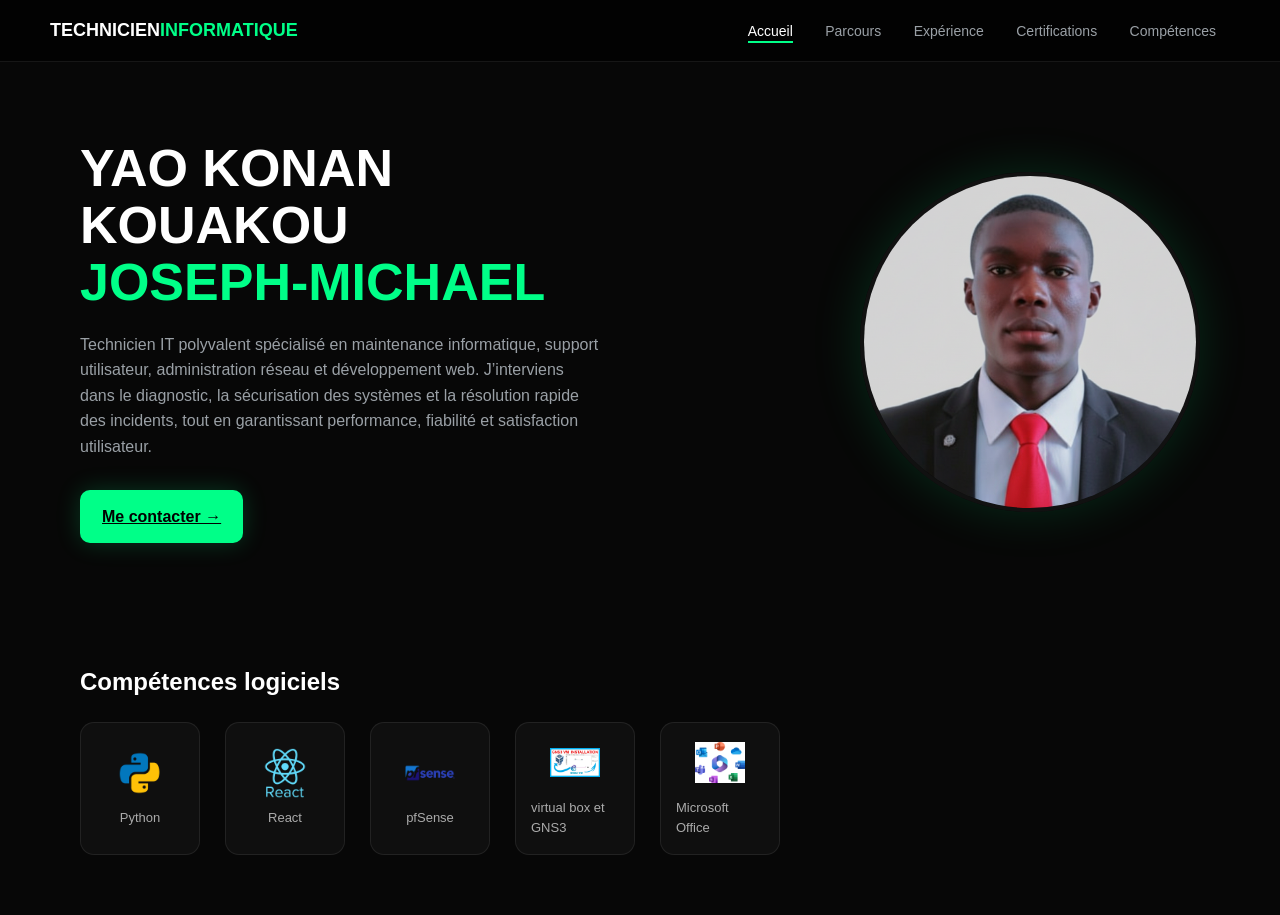
==== index.html @ e9244a06 "responsive" ====
<!DOCTYPE html>
<html lang="fr">
<head>
  <!-- META ESSENTIEL -->
  <meta charset="UTF-8">
  <meta name="viewport" content="width=device-width, initial-scale=1.0">
  
  <!-- LIEN CORRIGÉ POUR LES ICÔNES -->
  <link rel="stylesheet" href="https://cdnjs.cloudflare.com/ajax/libs/font-awesome/6.5.0/css/all.min.css">

  <!-- SEO -->
  <meta name="description" content="Portfolio professionnel de Joseph-Michael YAO, technicien informatique spécialisé en maintenance, réseaux, développement web et vidéosurveillance.">
  <meta name="keywords" content="technicien informatique, réseau, maintenance, vidéosurveillance, développeur web, Côte d'Ivoire">
  <meta name="author" content="YAO KONAN KOUAKOU JOSEPH-MICHAEL">

  <!-- OPEN GRAPH (pour partage WhatsApp / Facebook) -->
  <meta property="og:title" content="Joseph-Michael YAO | Technicien Informatique">
  <meta property="og:description" content="Technicien IT polyvalent spécialisé en maintenance, réseau et développement web.">
  <meta property="og:image" content="profile.jpg">
  <meta property="og:type" content="website">

  <title>Joseph-Michael YAO | Technicien Informatique</title>

  <!-- CSS -->
  <link rel="stylesheet" href="style.css">

  <!-- FAVICON -->
  <link rel="icon" href="favicon.ico" type="image/x-icon">
</head>

<body>

  <!-- ================= NAVBAR ================= -->
  <header class="navbar">
    
    <!-- LOGO -->
    <div class="logo" aria-label="Logo du site">
      TECHNICIEN<span>INFORMATIQUE</span>
    </div>

    <!-- NAVIGATION -->
<nav id="menu" class="nav-menu" aria-label="Navigation principale">
  <a href="index.html" class="active">Accueil</a>
  <a href="parcours.html">Parcours</a>
  <a href="experience.html">Expérience</a>
  <a href="certification.html">Certifications</a>
  <a href="competence.html">Compétences</a>

  <!-- 🔽 AJOUT RÉSEAUX DANS MENU MOBILE -->
  <div class="mobile-socials">
    <a href="https://linkedin.com" target="_blank">
      <i class="fab fa-linkedin-in"></i>
    </a>
    <a href="https://facebook.com/joseph.michael" target="_blank">
      <i class="fab fa-facebook-f"></i>
    </a>
    <a href="https://wa.me/2250545827545" target="_blank">
      <i class="fab fa-whatsapp"></i>
    </a>
    <a href="#">
      <i class="fab fa-behance"></i>
    </a>
    <a href="#">
      <i class="fab fa-x-twitter"></i>
    </a>
  </div>
</nav>

    <!-- MENU MOBILE -->
    <button class="burger" aria-label="Ouvrir le menu mobile" onclick="toggleMenu()">
      ☰
    </button>

  </header>

  <!-- ================= CONTENU PRINCIPAL ================= -->
  <main>

    <!-- HERO SECTION -->
    <section class="hero">

      <!-- TEXTE -->
      <div class="hero-text">
        <h1>
          YAO KONAN KOUAKOU <br>
          <span>JOSEPH-MICHAEL</span>
        </h1>

        <p>
          Technicien IT polyvalent spécialisé en maintenance informatique, support utilisateur,
          administration réseau et développement web.  
          J’interviens dans le diagnostic, la sécurisation des systèmes et la résolution rapide
          des incidents, tout en garantissant performance, fiabilité et satisfaction utilisateur.
        </p>

        <a href="https://wa.me/2250545827545" class="btn" aria-label="Contacter Joseph-Michael">
          Me contacter →
        </a>
      </div>

      <!-- IMAGE -->
      <div class="hero-img">
        <div class="circle">
          <img 
            src="profile.jpg" 
            alt="Photo de Joseph-Michael YAO, technicien informatique"
            loading="lazy"
          >
        </div>
      </div>

    </section>

    <!-- ================= COMPÉTENCES LOGICIEL ================= -->
    <section class="worked" aria-labelledby="competences-logiciel">
      
      <h2 id="competences-logiciel">Compétences logiciels</h2>

        <div class="logos">

          <div class="logo-item">
            <img src="python.png" alt="Python">
            <span>Python</span>
          </div>

          <div class="logo-item">
            <img src="react_logo.webp" alt="React logo">
            <span>React</span>
          </div>

          <div class="logo-item">
            <img src="pfsense-logo.webp" alt="pfSense logo">
            <span>pfSense</span>
          </div>

          <div class="logo-item">
            <img src="maxresdefault.jpg" alt="virtual box et GNS3 logo">
            <span>virtual box et GNS3</span>
          </div>

          <div class="logo-item">
            <img src="office.webp" alt="Microsoft Office">
            <span>Microsoft Office</span>
          </div>

        </div>
    </section>

  </main>

  <!-- JS -->
  <script src="script.js" defer></script>

</body>
</html>
---- style.css ----
/* =========================
   RESET & BASE
========================= */
*{
  margin:0;
  padding:0;
  box-sizing:border-box;
  font-family:Arial, sans-serif;
}

:root{
  --bg:#070707;
  --card:#0f0f0f;
  --text:#ffffff;
  --muted:#9aa0a6;
  --primary:#00ff88;
  --border:rgba(255,255,255,0.08);
}

body{
  background:var(--bg);
  color:var(--text);
  line-height:1.6;
}

/* =========================
   NAVBAR
========================= */
.navbar{
  position:fixed;
  top:0;
  width:100%;
  display:flex;
  justify-content:space-between;
  align-items:center;
  padding:16px 50px;
  background:rgba(0,0,0,0.6);
  backdrop-filter: blur(14px);
  z-index:1000;
  border-bottom:1px solid var(--border);
}

.logo{
  font-weight:700;
  font-size:18px;
}

.logo span{
  color:var(--primary);
}

nav a{
  margin:0 14px;
  text-decoration:none;
  color:var(--muted);
  font-size:14px;
  transition:0.3s;
  position:relative;
}

nav a:hover,
nav a.active{
  color:var(--text);
}

nav a::after{
  content:"";
  position:absolute;
  left:0;
  bottom:-4px;
  width:0%;
  height:2px;
  background:var(--primary);
  transition:0.3s;
}

nav a:hover::after,
nav a.active::after{
  width:100%;
}

/* =========================
   SOCIALS
========================= */
.socials{
  display:flex;
  gap:15px;
}

.socials a{
  text-decoration:none;
  color:var(--muted);
  font-size:20px;
  transition:0.3s;
}

.socials a:hover{
  color:var(--primary);
}

/* =========================
   BURGER
========================= */
.burger{
  display:none;
  font-size:26px;
  cursor:pointer;
  color:white;
  background:none;
  border:none;
}

/* =========================
   HERO
========================= */
.hero{
  display:flex;
  justify-content:space-between;
  align-items:center;
  padding:140px 80px 60px;
  gap:40px;
}

.hero-text{
  max-width:520px;
}

.hero-text h1{
  font-size:52px;
  line-height:1.1;
}

.hero-text h1 span{
  color:var(--primary);
}

.hero-text p{
  margin-top:20px;
  color:var(--muted);
}

/* BUTTON */
.btn{
  margin-top:30px;
  padding:14px 22px;
  border:none;
  background:var(--primary);
  color:black;
  font-weight:bold;
  cursor:pointer;
  border-radius:10px;
  transition:0.3s;
  display:inline-block;
  box-shadow:0 0 25px rgba(0,255,136,0.2);
}

.btn:hover{
  transform:translateY(-3px);
}

/* IMAGE */
.hero-img .circle{
  width:340px;
  height:340px;
  border-radius:50%;
  overflow:hidden;
  border:4px solid #111;
  box-shadow:0 0 50px rgba(0,255,136,0.15);
}

.hero-img img{
  width:100%;
  height:100%;
  object-fit:cover;
}

/* =========================
   SECTIONS
========================= */
section{
  padding:60px 80px;
}

h1,h2,h3{
  margin-bottom:10px;
}

.subtitle{
  color:var(--muted);
  margin-bottom:30px;
}

/* =========================
   CARDS
========================= */
.skill-card,
.experience-card,
.certification-card{
  background:var(--card);
  border:1px solid var(--border);
  border-radius:16px;
  padding:20px;
  margin-bottom:20px;
  transition:0.3s;
}

.skill-card:hover,
.experience-card:hover,
.certification-card:hover{
  transform:translateY(-5px);
  border-color:rgba(0,255,136,0.3);
}

/* SKILL BAR */
.skill-level{
  background:#1a1a1a;
  height:6px;
  border-radius:10px;
  margin-top:10px;
  overflow:hidden;
}

.level-bar{
  height:100%;
  background:var(--primary);
}

/* TAGS */
.skill-badge,
.skill-tag,
.cert-skill{
  display:inline-block;
  padding:5px 10px;
  margin:5px 5px 0 0;
  background:#1a1a1a;
  border-radius:8px;
  font-size:12px;
  color:var(--muted);
}

/* =========================
   LOGOS
========================= */
.logos{
  display:flex;
  flex-wrap:wrap;
  gap:25px;
  margin-top:20px;
}

.logo-item{
  background:#0f0f0f;
  border:1px solid var(--border);
  padding:15px;
  border-radius:14px;
  width:120px;
  display:flex;
  flex-direction:column;
  align-items:center;
  justify-content:center;
  transition:0.3s;
}

.logo-item:hover{
  transform:translateY(-5px);
  border-color:var(--primary);
}

.logo-item img{
  width:50px;
  height:50px;
  object-fit:contain;
  margin-bottom:10px;
}

.logo-item span{
  font-size:13px;
  color:#aaa;
}

/* =========================
   BUTTONS
========================= */
.btn-primary,
.btn-secondary,
.btn-cv{
  padding:12px 18px;
  border-radius:10px;
  text-decoration:none;
  display:inline-block;
  margin:10px 5px 0 0;
  transition:0.3s;
}

.btn-primary{
  background:var(--primary);
  color:black;
}

.btn-secondary{
  background:#1a1a1a;
  color:white;
}

.btn-primary:hover,
.btn-secondary:hover,
.btn-cv:hover{
  transform:translateY(-3px);
}

/* =========================
   MOBILE (UNIFIÉ)
========================= */
@media (max-width: 768px){

  .navbar{
    padding:14px 20px;
  }

  .hero{
    flex-direction:column;
    text-align:center;
    padding:120px 20px 40px;
  }

  .hero-text h1{
    font-size:38px;
  }

  section{
    padding:40px 20px;
  }

  /* NAV MENU */
  .nav-menu{
    display:none;
    position:absolute;
    top:65px;
    left:0;
    width:100%;
    background:#000;
    flex-direction:column;
    padding:20px;
    z-index:1001;
  }

  .nav-menu.active{
    display:flex;
  }

  .nav-menu a{
    padding:12px 0;
    font-size:16px;
  }

  /* BURGER */
  .burger{
    display:block;
    z-index:1002;
  }

  /* CACHER SOCIALS TOP */
  .socials{
    display:none;
  }

  /* SOCIALS MOBILE */
  .mobile-socials{
    display:flex;
    justify-content:center;
    gap:20px;
    margin-top:20px;
    padding-top:15px;
    border-top:1px solid var(--border);
  }

  .mobile-socials a{
    font-size:22px;
    color:white;
    transition:0.3s;
  }

  .mobile-socials a:hover{
    color:var(--primary);
    transform:scale(1.2);
  }

}

/* PAR DÉFAUT */
.mobile-socials{
  display:none;
}
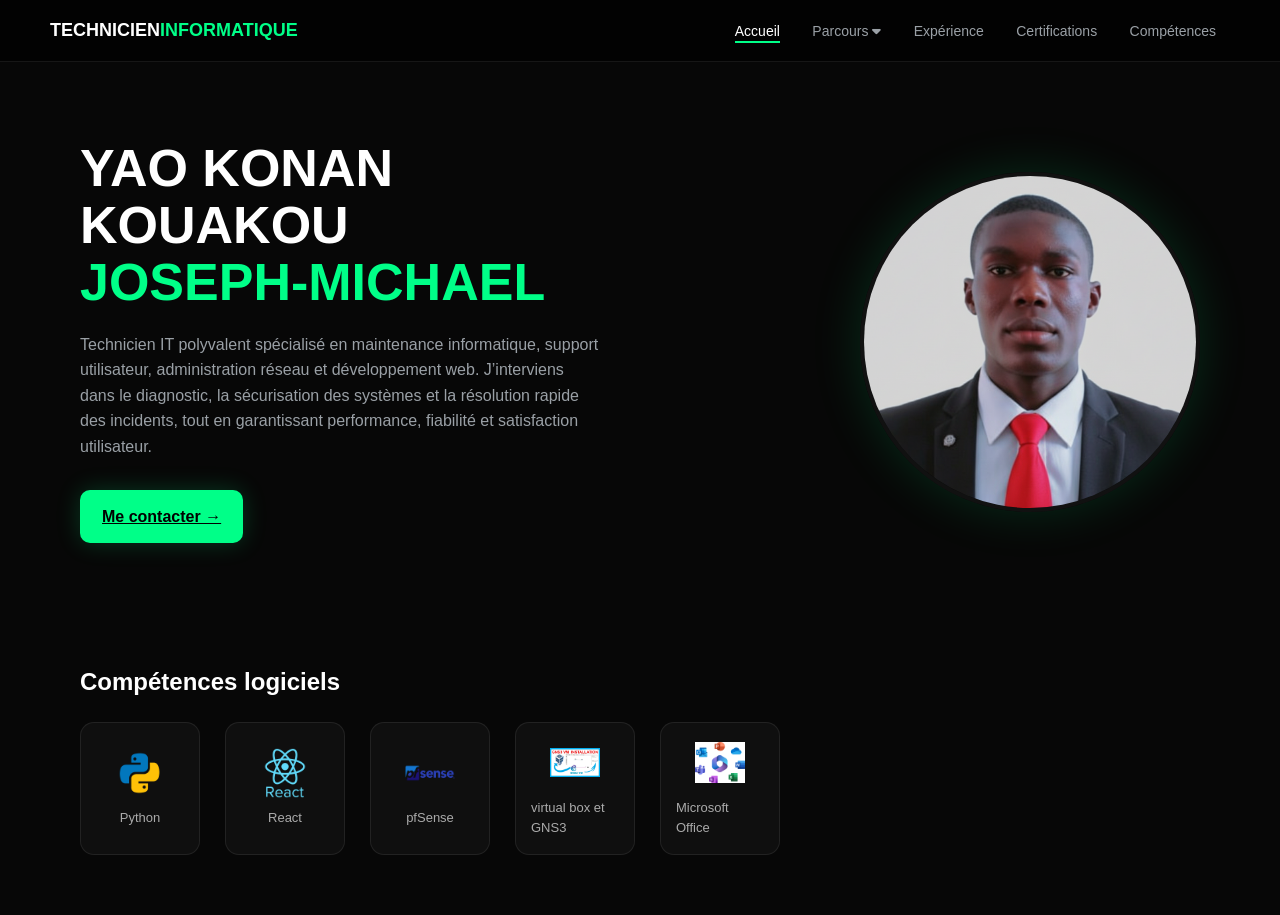
==== commit 115f9b9b: "responsive" ====
--- a/index.html
+++ b/index.html
@@ -40,8 +40,16 @@
 
     <!-- NAVIGATION -->
 <nav id="menu" class="nav-menu" aria-label="Navigation principale">
+
   <a href="index.html" class="active">Accueil</a>
-  <a href="parcours.html">Parcours</a>
+  <div class="dropdown">
+    <a href="parcours.html" class="dropdown-toggle" onclick="toggleDropdown(event)">Parcours <i class="fa fa-caret-down"></i></a>
+    <div class="dropdown-menu">
+      <a href="#">Scolaire</a>
+      <a href="#">Universitaire</a>
+      <a href="#">Certifications</a>
+    </div>
+  </div>
   <a href="experience.html">Expérience</a>
   <a href="certification.html">Certifications</a>
   <a href="competence.html">Compétences</a>
@@ -149,7 +157,7 @@
   </main>
 
   <!-- JS -->
-  <script src="script.js" defer></script>
+  <script src="java.js" defer></script>
 
 </body>
 </html>
--- a/style.css
+++ b/style.css
@@ -1,3 +1,57 @@
+/* =========================
+   DROPDOWN MENU
+========================= */
+.dropdown {
+  position: relative;
+  display: inline-block;
+}
+
+.dropdown-toggle {
+  cursor: pointer;
+}
+
+.dropdown-menu {
+  display: none;
+  position: absolute;
+  background: #111;
+  min-width: 160px;
+  box-shadow: 0 8px 16px rgba(0,0,0,0.2);
+  z-index: 1001;
+  border-radius: 0 0 10px 10px;
+  overflow: hidden;
+}
+
+.dropdown-menu a {
+  color: var(--muted);
+  padding: 12px 16px;
+  text-decoration: none;
+  display: block;
+  font-size: 14px;
+  background: none;
+  transition: 0.3s;
+}
+
+.dropdown-menu a:hover {
+  background: var(--primary);
+  color: #111;
+}
+
+.dropdown:hover .dropdown-menu {
+  display: block;
+}
+
+/* Pour mobile : affichage du sous-menu si parent actif */
+@media (max-width: 768px) {
+  .dropdown-menu {
+    position: static;
+    min-width: 100%;
+    box-shadow: none;
+    border-radius: 0;
+  }
+  .dropdown.active .dropdown-menu {
+    display: block;
+  }
+}
 /* =========================
    RESET & BASE
 ========================= */
@@ -181,15 +235,6 @@
   padding:60px 80px;
 }
 
-h1,h2,h3{
-  margin-bottom:10px;
-}
-
-.subtitle{
-  color:var(--muted);
-  margin-bottom:30px;
-}
-
 /* =========================
    CARDS
 ========================= */
@@ -209,20 +254,6 @@
 .certification-card:hover{
   transform:translateY(-5px);
   border-color:rgba(0,255,136,0.3);
-}
-
-/* SKILL BAR */
-.skill-level{
-  background:#1a1a1a;
-  height:6px;
-  border-radius:10px;
-  margin-top:10px;
-  overflow:hidden;
-}
-
-.level-bar{
-  height:100%;
-  background:var(--primary);
 }
 
 /* TAGS */
@@ -279,38 +310,12 @@
 }
 
 /* =========================
-   BUTTONS
-========================= */
-.btn-primary,
-.btn-secondary,
-.btn-cv{
-  padding:12px 18px;
-  border-radius:10px;
-  text-decoration:none;
-  display:inline-block;
-  margin:10px 5px 0 0;
-  transition:0.3s;
-}
-
-.btn-primary{
-  background:var(--primary);
-  color:black;
-}
-
-.btn-secondary{
-  background:#1a1a1a;
-  color:white;
-}
-
-.btn-primary:hover,
-.btn-secondary:hover,
-.btn-cv:hover{
-  transform:translateY(-3px);
-}
-
-/* =========================
-   MOBILE (UNIFIÉ)
-========================= */
+   MOBILE
+========================= */
+.mobile-socials{
+  display:none;
+}
+
 @media (max-width: 768px){
 
   .navbar{
@@ -341,7 +346,6 @@
     background:#000;
     flex-direction:column;
     padding:20px;
-    z-index:1001;
   }
 
   .nav-menu.active{
@@ -356,15 +360,14 @@
   /* BURGER */
   .burger{
     display:block;
-    z-index:1002;
-  }
-
-  /* CACHER SOCIALS TOP */
+  }
+
+  /* cacher réseaux desktop */
   .socials{
     display:none;
   }
 
-  /* SOCIALS MOBILE */
+  /* réseaux mobile */
   .mobile-socials{
     display:flex;
     justify-content:center;
@@ -384,10 +387,4 @@
     color:var(--primary);
     transform:scale(1.2);
   }
-
-}
-
-/* PAR DÉFAUT */
-.mobile-socials{
-  display:none;
 }
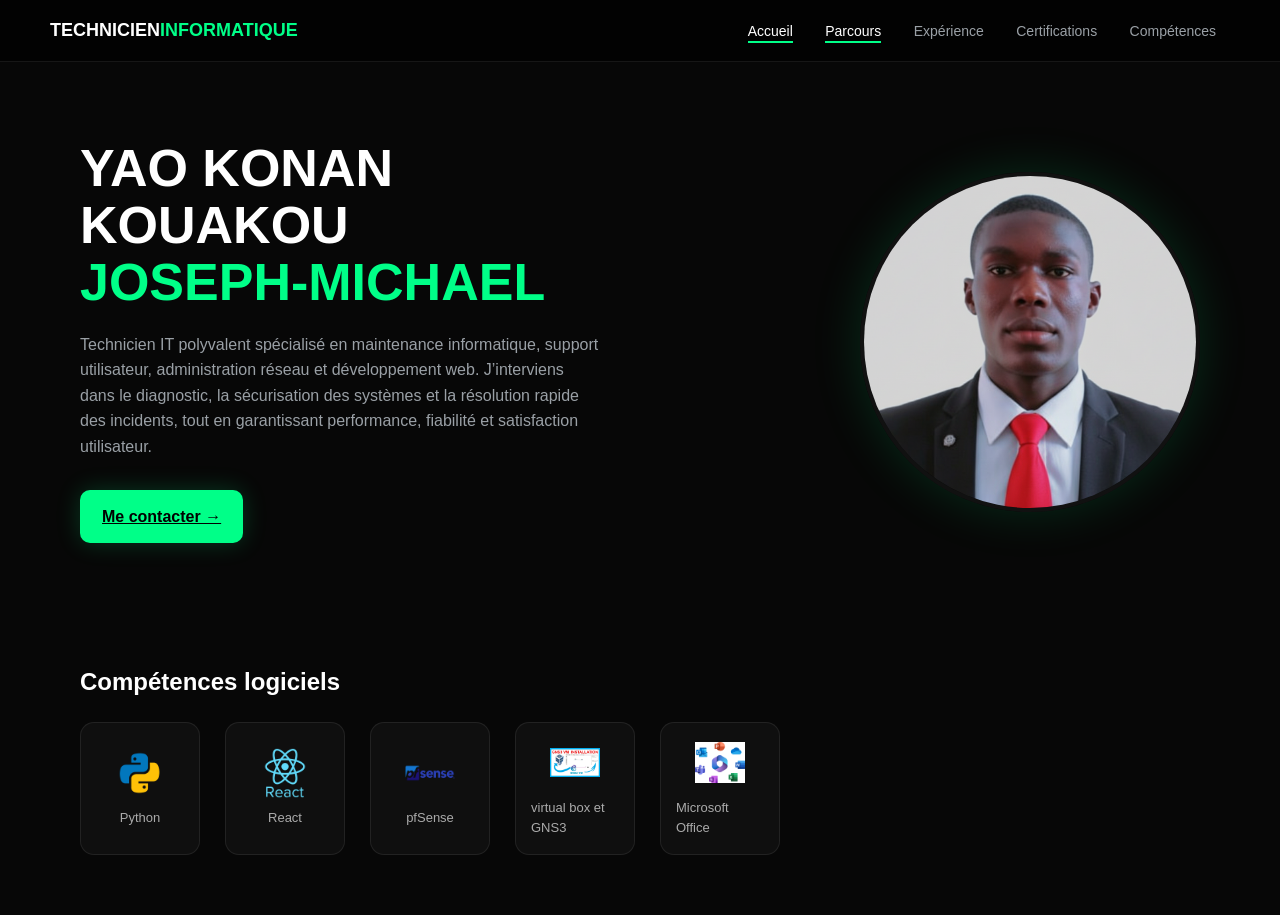
==== commit df4ade42: "responsive" ====
--- a/index.html
+++ b/index.html
@@ -42,14 +42,7 @@
 <nav id="menu" class="nav-menu" aria-label="Navigation principale">
 
   <a href="index.html" class="active">Accueil</a>
-  <div class="dropdown">
-    <a href="parcours.html" class="dropdown-toggle" onclick="toggleDropdown(event)">Parcours <i class="fa fa-caret-down"></i></a>
-    <div class="dropdown-menu">
-      <a href="#">Scolaire</a>
-      <a href="#">Universitaire</a>
-      <a href="#">Certifications</a>
-    </div>
-  </div>
+  <a href="parcours.html" class="active">Parcours</a>
   <a href="experience.html">Expérience</a>
   <a href="certification.html">Certifications</a>
   <a href="competence.html">Compétences</a>
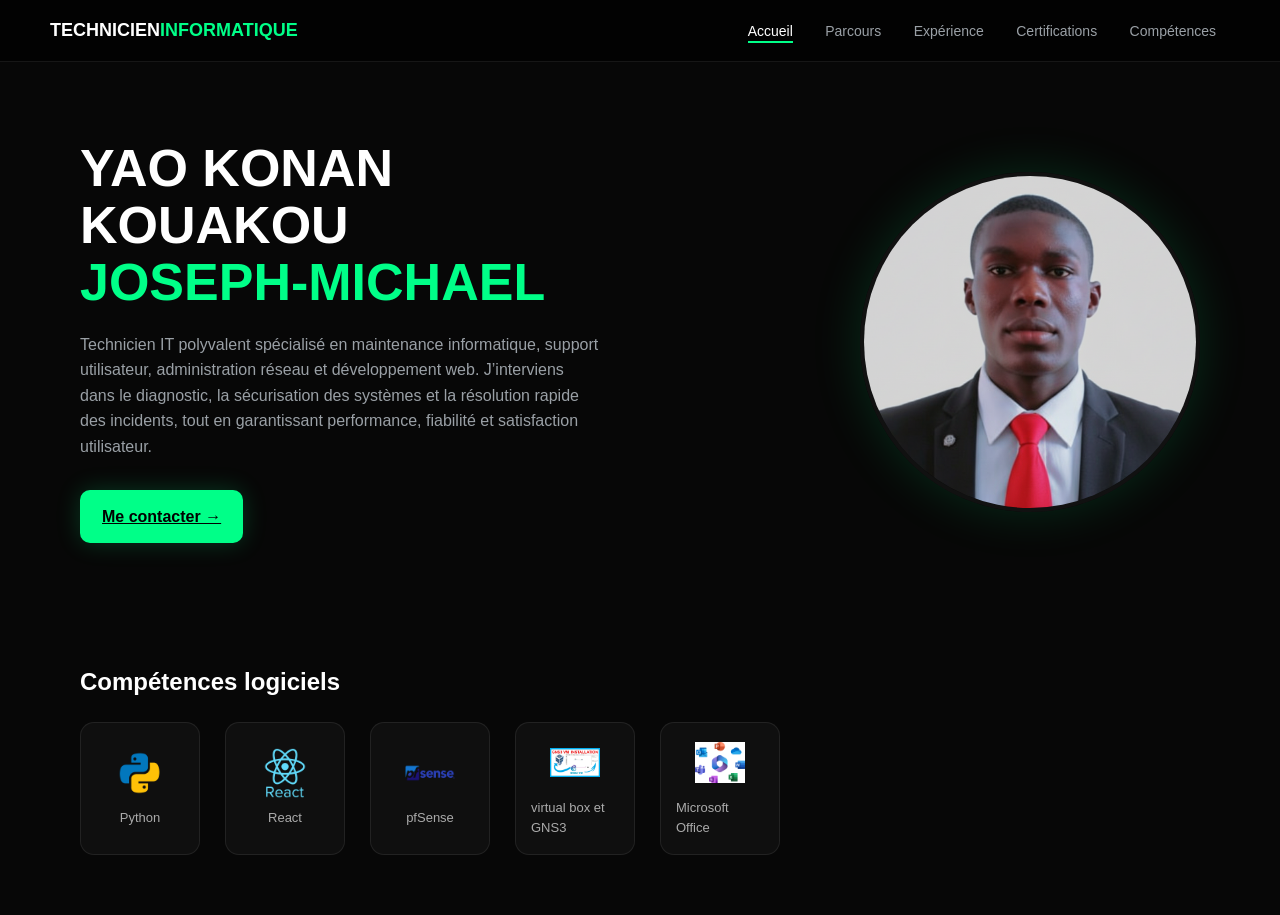
==== commit f2a673ed: "responsive" ====
--- a/index.html
+++ b/index.html
@@ -42,7 +42,7 @@
 <nav id="menu" class="nav-menu" aria-label="Navigation principale">
 
   <a href="index.html" class="active">Accueil</a>
-  <a href="parcours.html" class="active">Parcours</a>
+  <a href="parcours.html">Parcours</a>
   <a href="experience.html">Expérience</a>
   <a href="certification.html">Certifications</a>
   <a href="competence.html">Compétences</a>
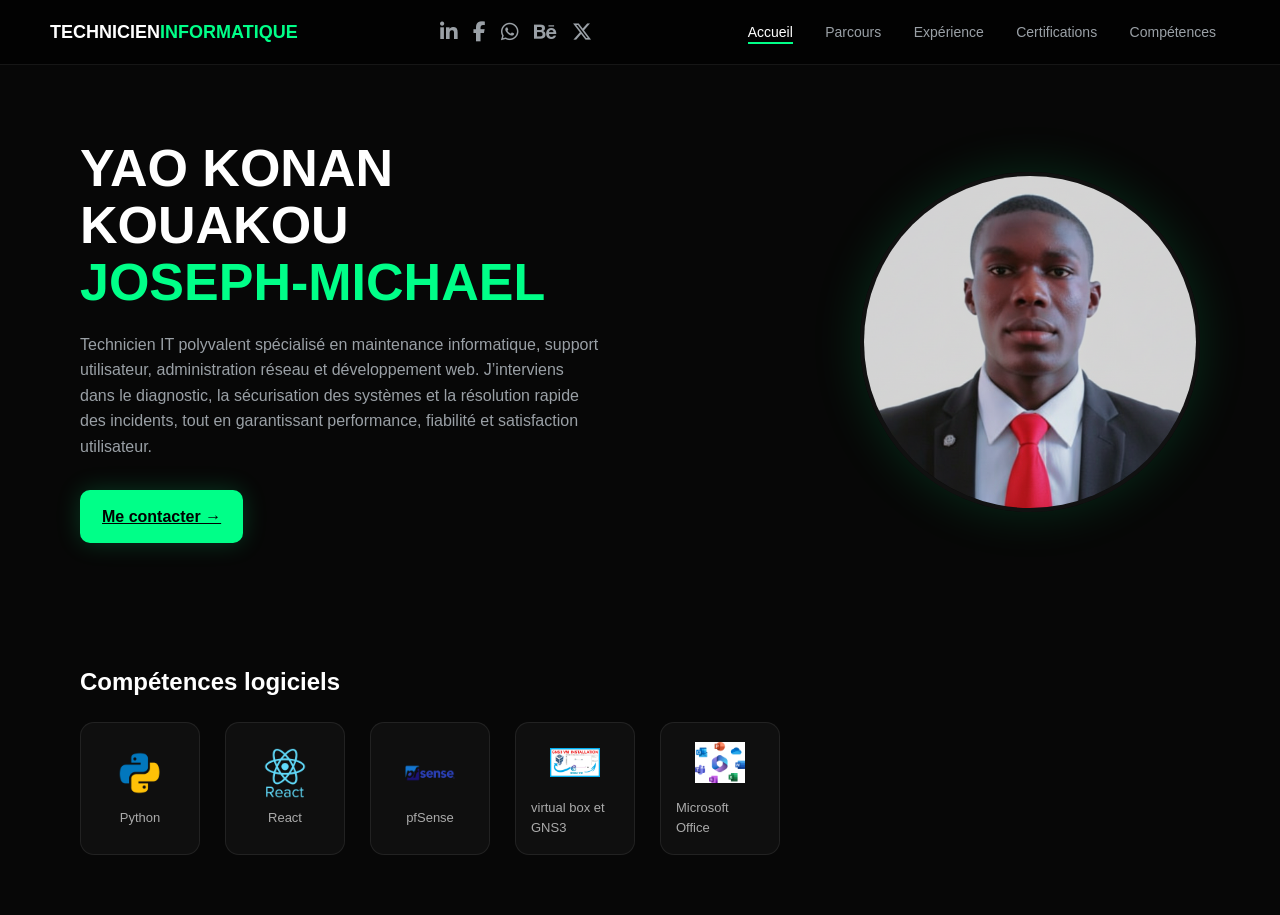
==== commit 92349150: "responsive" ====
--- a/index.html
+++ b/index.html
@@ -33,9 +33,29 @@
   <!-- ================= NAVBAR ================= -->
   <header class="navbar">
     
+
     <!-- LOGO -->
     <div class="logo" aria-label="Logo du site">
       TECHNICIEN<span>INFORMATIQUE</span>
+    </div>
+
+    <!-- RÉSEAUX SOCIAUX DESKTOP -->
+    <div class="socials">
+      <a href="https://linkedin.com" target="_blank" aria-label="LinkedIn">
+        <i class="fab fa-linkedin-in"></i>
+      </a>
+      <a href="https://facebook.com/joseph.michael" target="_blank" aria-label="Facebook">
+        <i class="fab fa-facebook-f"></i>
+      </a>
+      <a href="https://wa.me/2250545827545" target="_blank" aria-label="WhatsApp">
+        <i class="fab fa-whatsapp"></i>
+      </a>
+      <a href="#" aria-label="Behance">
+        <i class="fab fa-behance"></i>
+      </a>
+      <a href="#" aria-label="Twitter">
+        <i class="fab fa-x-twitter"></i>
+      </a>
     </div>
 
     <!-- NAVIGATION -->
